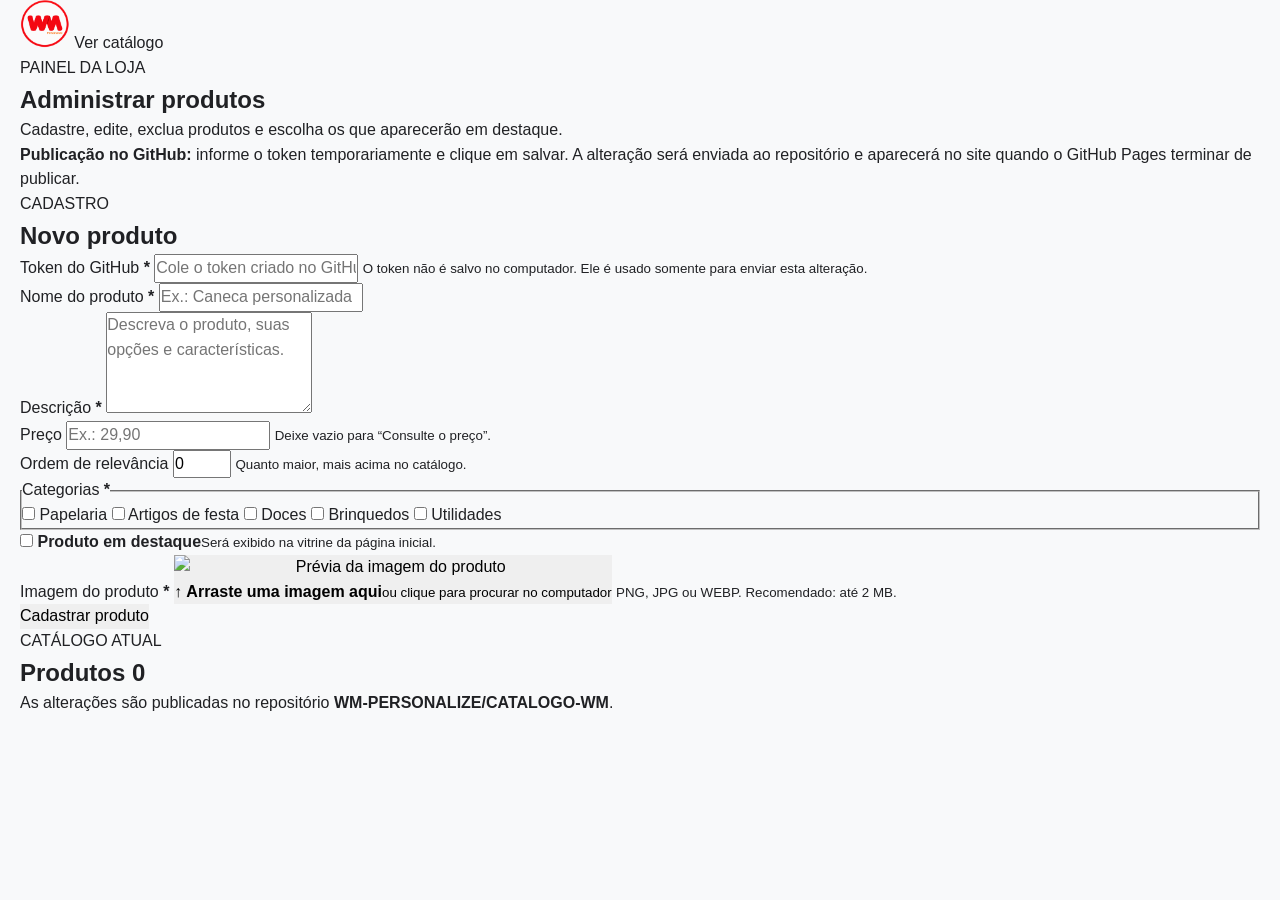
==== admin.html @ f60e3b8c "Add files via upload" ====
<!DOCTYPE html>
<html lang="pt-BR">
<head>
    <meta charset="UTF-8">
    <meta name="viewport" content="width=device-width, initial-scale=1.0">
    <meta name="description" content="Área de administração de produtos da WM Personalize.">
    <title>Administrar produtos | WM Personalize</title>
    <link rel="icon" type="image/x-icon" href="img/favicon/favicon.ico">
    <link rel="stylesheet" href="css/style.css">
    <link rel="stylesheet" href="css/admin.css">
</head>
<body>
    <header class="admin-cabecalho">
        <div class="container admin-cabecalho-conteudo">
            <a href="index.html" class="logo" aria-label="WM Personalize - Início">
                <img src="img/logo/logo.png" alt="WM Personalize">
            </a>
            <a href="catalogo.html" class="admin-voltar">Ver catálogo</a>
        </div>
    </header>

    <main class="admin-principal">
        <div class="container">
            <section class="admin-introducao">
                <span>PAINEL DA LOJA</span>
                <h1>Administrar produtos</h1>
                <p>Cadastre, edite, exclua produtos e escolha os que aparecerão em destaque.</p>
            </section>

            <section class="admin-aviso" aria-label="Como publicar alterações">
                <strong>Publicação no GitHub:</strong> informe o token temporariamente e clique em salvar. A alteração será enviada ao repositório e aparecerá no site quando o GitHub Pages terminar de publicar.
            </section>

            <div class="admin-layout">
                <section class="admin-painel" aria-labelledby="titulo-formulario">
                    <div class="admin-painel-titulo">
                        <div>
                            <p class="admin-sobrancelha">CADASTRO</p>
                            <h2 id="titulo-formulario">Novo produto</h2>
                        </div>
                        <button type="button" class="admin-link" id="cancelarEdicao" hidden>Cancelar edição</button>
                    </div>

                    <form id="formProduto" novalidate>
                        <input type="hidden" id="produtoId">
                        <div class="admin-campo admin-campo-completo">
                            <label for="tokenGithub">Token do GitHub <b>*</b></label>
                            <input id="tokenGithub" type="password" autocomplete="off" placeholder="Cole o token criado no GitHub">
                            <small>O token não é salvo no computador. Ele é usado somente para enviar esta alteração.</small>
                        </div>
                        <div class="admin-campo admin-campo-completo">
                            <label for="nomeProduto">Nome do produto <b>*</b></label>
                            <input id="nomeProduto" type="text" maxlength="100" required placeholder="Ex.: Caneca personalizada">
                        </div>

                        <div class="admin-campo admin-campo-completo">
                            <label for="descricaoProduto">Descrição <b>*</b></label>
                            <textarea id="descricaoProduto" rows="4" maxlength="500" required placeholder="Descreva o produto, suas opções e características."></textarea>
                        </div>

                        <div class="admin-linha">
                            <div class="admin-campo">
                                <label for="precoProduto">Preço</label>
                                <input id="precoProduto" type="text" inputmode="decimal" placeholder="Ex.: 29,90">
                                <small>Deixe vazio para “Consulte o preço”.</small>
                            </div>
                            <div class="admin-campo">
                                <label for="popularidadeProduto">Ordem de relevância</label>
                                <input id="popularidadeProduto" type="number" min="0" max="999" value="0">
                                <small>Quanto maior, mais acima no catálogo.</small>
                            </div>
                        </div>

                        <fieldset class="admin-campo admin-campo-completo">
                            <legend>Categorias <b>*</b></legend>
                            <div class="admin-categorias" id="categoriasProduto">
                                <label><input type="checkbox" value="papelaria"> Papelaria</label>
                                <label><input type="checkbox" value="festa"> Artigos de festa</label>
                                <label><input type="checkbox" value="doces"> Doces</label>
                                <label><input type="checkbox" value="brinquedos"> Brinquedos</label>
                                <label><input type="checkbox" value="utilidades"> Utilidades</label>
                            </div>
                        </fieldset>

                        <label class="admin-destaque">
                            <input id="destaqueProduto" type="checkbox">
                            <span><strong>Produto em destaque</strong><small>Será exibido na vitrine da página inicial.</small></span>
                        </label>

                        <div class="admin-campo admin-campo-completo">
                            <span class="admin-label">Imagem do produto <b>*</b></span>
                            <button type="button" class="admin-upload" id="areaUpload" aria-describedby="ajudaImagem">
                                <img id="previewImagem" alt="Prévia da imagem do produto" hidden>
                                <span id="iconeUpload" class="admin-upload-icone">↑</span>
                                <span id="textoUpload"><strong>Arraste uma imagem aqui</strong><small>ou clique para procurar no computador</small></span>
                            </button>
                            <input id="imagemProduto" type="file" accept="image/png,image/jpeg,image/webp" hidden>
                            <small id="ajudaImagem">PNG, JPG ou WEBP. Recomendado: até 2 MB.</small>
                        </div>

                        <p id="mensagemFormulario" class="admin-mensagem" role="status" aria-live="polite"></p>
                        <button type="submit" class="admin-botao-principal" id="salvarProduto">Cadastrar produto</button>
                    </form>
                </section>

                <section class="admin-painel admin-listagem" aria-labelledby="titulo-lista">
                    <div class="admin-painel-titulo">
                        <div>
                            <p class="admin-sobrancelha">CATÁLOGO ATUAL</p>
                            <h2 id="titulo-lista">Produtos <span id="quantidadeProdutos">0</span></h2>
                        </div>
                    </div>
                    <div id="listaProdutosAdmin" class="admin-lista-produtos"></div>
                    <p class="admin-ajuda-lista">As alterações são publicadas no repositório <strong>WM-PERSONALIZE/CATALOGO-WM</strong>.</p>
                </section>
            </div>
        </div>
    </main>

    <script src="js/produtos.js"></script>
    <script src="js/admin.js"></script>
</body>
</html>
---- css/style.css ----
/* =========================================================
   WM PERSONALIZE
   CSS GLOBAL DO PROJETO
   ========================================================= */


/* =========================================================
   1. VARIÁVEIS DA IDENTIDADE VISUAL
   ========================================================= */

:root {
    /* Cores principais */
    --cor-primaria: #d71920;
    --cor-primaria-escura: #b51218;
    --cor-primaria-clara: #fff1f2;

    /* Cores neutras */
    --cor-branca: #ffffff;
    /* Aliases kept for the page-specific styles written with the older name. */
    --cor-branco: var(--cor-branca);
    --cor-fundo: #f8f9fa;
    --cor-fundo-secundario: #f3f4f6;
    --cor-texto: #202124;
    --cor-texto-secundario: #5f6368;
    --cor-texto-claro: #80868b;
    --cor-borda: #e2e5e9;

    /* Estados */
    --cor-sucesso: #198754;
    --cor-aviso: #f0ad00;

    /* WhatsApp */
    --cor-whatsapp: #25d366;
    --cor-whatsapp-escura: #1da851;

    /* Estrutura */
    --largura-maxima: 1280px;
    --altura-header: 72px;

    /* Bordas */
    --raio-pequeno: 8px;
    --raio-medio: 12px;
    --raio-grande: 20px;

    /* Sombras */
    --sombra-suave: 0 2px 8px rgba(60, 64, 67, 0.08);
    --sombra-card: 0 3px 12px rgba(60, 64, 67, 0.09);
    --sombra-hover: 0 10px 28px rgba(60, 64, 67, 0.14);
    --sombra-media: var(--sombra-card);
    --sombra: var(--sombra-card);

    /* Transições */
    --transicao-rapida: 0.2s ease;
    --transicao: 0.3s ease;
}


/* =========================================================
   2. RESET
   ========================================================= */

* {
    margin: 0;
    padding: 0;
    box-sizing: border-box;
}

html {
    scroll-behavior: smooth;
    font-size: 16px;
}

body {
    font-family: Inter, "Segoe UI", Roboto, Helvetica, Arial, sans-serif;
    background-color: var(--cor-fundo);
    color: var(--cor-texto);
    line-height: 1.55;
    min-height: 100vh;
    -webkit-font-smoothing: antialiased;
    text-rendering: optimizeLegibility;
}

body.menu-aberto {
    overflow: hidden;
}

img {
    max-width: 100%;
    display: block;
}

button,
input,
select,
textarea {
    font: inherit;
}

button {
    border: none;
    cursor: pointer;
}

a {
    color: inherit;
    text-decoration: none;
}

ul,
ol {
    list-style: none;
}


/* =========================================================
   3. SELEÇÃO DE TEXTO
   ========================================================= */

::selection {
    background-color: var(--cor-primaria);
    color: var(--cor-branca);
}


/* =========================================================
   4. SCROLLBAR
   ========================================================= */

::-webkit-scrollbar {
    width: 9px;
}

::-webkit-scrollbar-track {
    background-color: #eeeeee;
}

::-webkit-scrollbar-thumb {
    background-color: #bbbbbb;
    border-radius: 20px;
}

::-webkit-scrollbar-thumb:hover {
    background-color: var(--cor-primaria);
}


/* =========================================================
   5. CONTAINER GLOBAL
   ========================================================= */

.container {
    width: min(100% - 40px, var(--largura-maxima));
    margin: 0 auto;
}


/* =========================================================
   6. SEÇÕES
   ========================================================= */

.secao {
    padding: 70px 0;
}

.secao-cinza {
    background-color: var(--cor-fundo-secundario);
}

.secao-branca {
    background-color: var(--cor-branca);
}


/* =========================================================
   7. TÍTULOS DE SEÇÃO
   ========================================================= */

.titulo-secao {
    margin-bottom: 35px;
}

.titulo-secao h2 {
    color: var(--cor-texto);
    font-size: 2rem;
    font-weight: 750;
    letter-spacing: -0.02em;
    line-height: 1.2;
    margin-bottom: 8px;
}

.titulo-secao p {
    color: var(--cor-texto-secundario);
    font-size: 1rem;
}

.titulo-secao.centralizado {
    text-align: center;
}


/* =========================================================
   8. BOTÕES GLOBAIS
   ========================================================= */

.botao {
    display: inline-flex;
    align-items: center;
    justify-content: center;
    gap: 8px;

    min-height: 44px;
    padding: 0 22px;

    border-radius: 999px;

    font-size: 0.95rem;
    font-weight: 650;

    transition:
        background-color var(--transicao-rapida),
        color var(--transicao-rapida),
        border-color var(--transicao-rapida),
        transform var(--transicao-rapida),
        box-shadow var(--transicao-rapida);
}

.botao:hover {
    transform: translateY(-1px);
}

.botao:active {
    transform: translateY(0);
}

.botao:focus-visible,
.menu-principal a:focus-visible,
.botao-menu-mobile:focus-visible,
input:focus-visible,
select:focus-visible {
    outline: 3px solid rgba(215, 25, 32, 0.22);
    outline-offset: 2px;
}


/* Botão vermelho */

.botao-primario {
    background-color: var(--cor-primaria);
    color: var(--cor-branca);
}

.botao-primario:hover {
    background-color: var(--cor-primaria-escura);
    box-shadow: 0 5px 15px rgba(215, 25, 32, 0.25);
}


/* Botão branco */

.botao-secundario {
    background-color: var(--cor-branca);
    color: var(--cor-primaria);
    border: 1px solid var(--cor-borda);
}

.botao-secundario:hover {
    border-color: var(--cor-primaria);
    color: var(--cor-primaria-escura);
}


/* Botão WhatsApp */

.botao-whatsapp {
    background-color: var(--cor-whatsapp);
    color: var(--cor-branca);
}

.botao-whatsapp:hover {
    background-color: var(--cor-whatsapp-escura);
    box-shadow: 0 5px 15px rgba(37, 211, 102, 0.25);
}


/* =========================================================
   9. CABEÇALHO
   ========================================================= */

.header,
.cabecalho {
    width: 100%;
    background-color: var(--cor-branca);
    border-bottom: 1px solid var(--cor-borda);
    position: sticky;
    top: 0;
    z-index: 1000;
}

.header-conteudo,
.cabecalho-conteudo {
    min-height: var(--altura-header);

    display: flex;
    align-items: center;
    justify-content: space-between;
    gap: 25px;
}


/* =========================================================
   10. LOGO
   ========================================================= */

.logo {
    display: inline-flex;
    align-items: center;
    flex-shrink: 0;
}

.logo img {
    width: auto;
    height: 48px;
    object-fit: contain;
}


/* =========================================================
   11. MENU PRINCIPAL
   ========================================================= */

.menu-principal {
    display: flex;
    align-items: center;
    gap: 5px;
}

.menu-principal a {
    position: relative;

    display: inline-flex;
    align-items: center;

    min-height: 44px;
    padding: 0 13px;

    color: var(--cor-texto-secundario);

    font-size: 0.93rem;
    font-weight: 600;

    border-radius: var(--raio-pequeno);

    transition:
        color var(--transicao-rapida),
        background-color var(--transicao-rapida);
}

.menu-principal a:hover {
    color: var(--cor-primaria);
    background-color: var(--cor-primaria-clara);
}

.menu-principal a.ativo {
    color: var(--cor-primaria);
}


/* =========================================================
   12. BOTÃO MENU MOBILE
   ========================================================= */

.botao-menu-mobile {
    width: 44px;
    height: 44px;

    display: none;
    align-items: center;
    justify-content: center;

    background-color: transparent;
    color: var(--cor-texto);

    border-radius: var(--raio-medio);

    font-size: 1.5rem;

    transition:
        background-color var(--transicao-rapida),
        color var(--transicao-rapida);
}

.botao-menu-mobile:hover {
    background-color: var(--cor-primaria-clara);
    color: var(--cor-primaria);
}


/* =========================================================
   13. BARRA DE PESQUISA GLOBAL
   ========================================================= */

.barra-pesquisa {
    position: relative;
    width: 100%;
}

.barra-pesquisa input {
    width: 100%;
    height: 46px;

    padding: 0 52px 0 18px;

    background-color: var(--cor-branca);
    border: 1px solid var(--cor-borda);
    border-radius: var(--raio-medio);

    color: var(--cor-texto);
    outline: none;

    transition:
        border-color var(--transicao-rapida),
        box-shadow var(--transicao-rapida);
}

.barra-pesquisa input::placeholder {
    color: var(--cor-texto-claro);
}

.barra-pesquisa input:focus {
    border-color: var(--cor-primaria);
    box-shadow: 0 0 0 3px rgba(215, 25, 32, 0.08);
}

.barra-pesquisa button {
    position: absolute;
    right: 6px;
    top: 50%;
    transform: translateY(-50%);

    width: 36px;
    height: 36px;

    display: flex;
    align-items: center;
    justify-content: center;

    background-color: var(--cor-primaria);
    color: var(--cor-branca);

    border-radius: var(--raio-pequeno);

    transition: background-color var(--transicao-rapida);
}

.barra-pesquisa button:hover {
    background-color: var(--cor-primaria-escura);
}


/* =========================================================
   14. BARRA DE CATEGORIAS
   ========================================================= */

.categorias-barra {
    width: 100%;
    background-color: var(--cor-branca);
    border-bottom: 1px solid var(--cor-borda);
}

.categorias-lista {
    display: flex;
    align-items: center;
    gap: 8px;

    overflow-x: auto;

    scrollbar-width: none;
}

.categorias-lista::-webkit-scrollbar {
    display: none;
}

.categoria-item {
    flex-shrink: 0;

    display: inline-flex;
    align-items: center;
    justify-content: center;

    min-height: 46px;
    padding: 0 17px;

    color: var(--cor-texto-secundario);

    font-size: 0.9rem;
    font-weight: 600;

    border-bottom: 3px solid transparent;

    transition:
        color var(--transicao-rapida),
        border-color var(--transicao-rapida),
        background-color var(--transicao-rapida);
}

.categoria-item:hover {
    color: var(--cor-primaria);
    background-color: var(--cor-primaria-clara);
}

.categoria-item.ativa {
    color: var(--cor-primaria);
    border-bottom-color: var(--cor-primaria);
}


/* =========================================================
   15. CARDS GERAIS
   ========================================================= */

.card {
    background-color: var(--cor-branca);
    border: 1px solid var(--cor-borda);
    border-radius: var(--raio-medio);
    box-shadow: var(--sombra-suave);

    transition:
        transform var(--transicao),
        box-shadow var(--transicao);
}

.card:hover {
    transform: translateY(-3px);
    box-shadow: var(--sombra-card);
}


/* =========================================================
   16. ÁREA DE IMAGEM / PLACEHOLDER
   ========================================================= */

.placeholder-imagem {
    width: 100%;
    min-height: 200px;

    display: flex;
    align-items: center;
    justify-content: center;

    background-color: #eeeeee;
    color: var(--cor-texto-claro);

    border-radius: var(--raio-medio);

    font-size: 0.9rem;
}


/* =========================================================
   17. BADGES
   ========================================================= */

.badge {
    display: inline-flex;
    align-items: center;
    justify-content: center;

    min-height: 25px;
    padding: 0 9px;

    border-radius: 20px;

    font-size: 0.72rem;
    font-weight: 700;
}

.badge-vermelho {
    background-color: var(--cor-primaria-clara);
    color: var(--cor-primaria);
}

.badge-verde {
    background-color: #eaf8ef;
    color: var(--cor-sucesso);
}


/* =========================================================
   18. FORMULÁRIOS GERAIS
   ========================================================= */

.campo {
    display: flex;
    flex-direction: column;
    gap: 7px;
}

.campo label {
    color: var(--cor-texto);
    font-size: 0.9rem;
    font-weight: 600;
}

.campo input,
.campo select,
.campo textarea {
    width: 100%;

    padding: 12px 14px;

    background-color: var(--cor-branca);
    border: 1px solid var(--cor-borda);
    border-radius: var(--raio-medio);

    color: var(--cor-texto);

    outline: none;

    transition:
        border-color var(--transicao-rapida),
        box-shadow var(--transicao-rapida);
}

.campo textarea {
    min-height: 130px;
    resize: vertical;
}

.campo input:focus,
.campo select:focus,
.campo textarea:focus {
    border-color: var(--cor-primaria);
    box-shadow: 0 0 0 3px rgba(215, 25, 32, 0.08);
}


/* =========================================================
   19. RODAPÉ
   ========================================================= */

.footer,
.rodape {
    background-color: #1f1f1f;
    color: var(--cor-branca);
    margin-top: auto;
}

.footer-principal,
.rodape-conteudo {
    padding: 55px 0 40px;
}

.footer-grid,
.rodape-conteudo {
    display: grid;
    gap: 45px;
}

.footer-grid {
    grid-template-columns: 1.5fr 1fr 1fr 1fr;
}

.footer-conteudo {
    display: grid;
    grid-template-columns: 1.5fr 1fr 1fr 1fr;
    gap: 45px;
    padding: 55px 0 40px;
}

.rodape-conteudo {
    grid-template-columns: 1.5fr 1fr 1fr;
}

.footer-logo {
    display: inline-block;
    margin-bottom: 18px;
}

.footer-logo img {
    width: auto;
    height: 48px;
}

/* Footer markup used by catálogo, gráfica, sobre and contato.  It is
   deliberately separate from .logo so the header mark can never leak here. */
.rodape-logo {
    display: block;
    width: auto;
    height: 48px;
    max-width: 100%;
    object-fit: contain;
    margin-bottom: 18px;
}

.rodape-coluna > p,
.rodape-coluna > a,
.rodape-coluna > span {
    color: #bcbcbc;
    font-size: 0.88rem;
    line-height: 1.7;
}

.rodape-coluna > a {
    display: block;
    margin-bottom: 10px;
    transition: color var(--transicao-rapida);
}

.rodape-coluna > a:hover {
    color: var(--cor-branca);
}

.rodape-coluna h3 {
    margin-bottom: 17px;
    color: var(--cor-branca);
    font-size: 0.95rem;
}

.rodape-final {
    padding: 20px 0;
    border-top: 1px solid rgba(255, 255, 255, 0.1);
    color: #999;
    font-size: 0.8rem;
    text-align: center;
}

.footer-descricao {
    max-width: 330px;
    color: #bcbcbc;
    font-size: 0.9rem;
    line-height: 1.7;
}

.footer-titulo {
    margin-bottom: 17px;

    color: var(--cor-branca);

    font-size: 0.95rem;
    font-weight: 700;
}

.footer-links {
    display: flex;
    flex-direction: column;
    gap: 10px;
}

.footer-links a {
    color: #bcbcbc;
    font-size: 0.88rem;

    transition:
        color var(--transicao-rapida);
}

.footer-links a:hover {
    color: var(--cor-branca);
}

.footer-coluna > p,
.footer-coluna > a {
    color: #bcbcbc;
    font-size: 0.88rem;
    line-height: 1.7;
}

.footer-coluna > a {
    display: block;
    margin-bottom: 10px;
    transition: color var(--transicao-rapida);
}

.footer-coluna > a:hover {
    color: var(--cor-branca);
}

.footer-coluna h3 {
    margin-bottom: 17px;
    color: var(--cor-branca);
    font-size: 0.95rem;
}

.footer-contato {
    display: flex;
    flex-direction: column;
    gap: 10px;
}

.footer-contato-item {
    color: #bcbcbc;
    font-size: 0.88rem;
    line-height: 1.5;
}

.footer-contato-item strong {
    color: var(--cor-branca);
}

.footer-bottom {
    padding: 20px 0;

    border-top: 1px solid rgba(255, 255, 255, 0.1);

    color: #999999;

    font-size: 0.8rem;

    text-align: center;
}

.footer-final {
    display: flex;
    justify-content: space-between;
    gap: 20px;
    padding: 20px 0;
    border-top: 1px solid rgba(255, 255, 255, 0.1);
    color: #999;
    font-size: 0.8rem;
}


/* =========================================================
   20. BOTÃO FLUTUANTE DO WHATSAPP
   ========================================================= */

.whatsapp-flutuante {
    position: fixed;
    right: 24px;
    bottom: 24px;

    width: 56px;
    height: 56px;

    display: flex;
    align-items: center;
    justify-content: center;

    background-color: var(--cor-whatsapp);
    color: var(--cor-branca);

    border-radius: 50%;

    font-size: 1.6rem;

    box-shadow: 0 5px 20px rgba(0, 0, 0, 0.18);

    z-index: 900;

    transition:
        transform var(--transicao),
        background-color var(--transicao);
}

.whatsapp-flutuante:hover {
    background-color: var(--cor-whatsapp-escura);
    transform: scale(1.07);
}


/* =========================================================
   21. UTILITÁRIOS
   ========================================================= */

.texto-vermelho {
    color: var(--cor-primaria);
}

.texto-centralizado {
    text-align: center;
}

.esconder {
    display: none !important;
}

.flex {
    display: flex;
}

.grid {
    display: grid;
}


/* =========================================================
   22. RESPONSIVIDADE — TABLET
   ========================================================= */

@media (max-width: 1000px) {

    .container {
        width: min(100% - 32px, var(--largura-maxima));
    }

    .menu-principal {
        gap: 0;
    }

    .menu-principal a {
        padding: 0 9px;
        font-size: 0.86rem;
    }

    .footer-grid,
    .rodape-conteudo,
    .footer-conteudo {
        grid-template-columns: repeat(2, 1fr);
        gap: 35px;
    }
}


/* =========================================================
   23. RESPONSIVIDADE — MOBILE
   ========================================================= */

@media (max-width: 768px) {

    :root {
        --altura-header: 64px;
    }

    .container {
        width: min(100% - 24px, var(--largura-maxima));
    }

    .secao {
        padding: 50px 0;
    }

    .titulo-secao {
        margin-bottom: 25px;
    }

    .titulo-secao h2 {
        font-size: 1.65rem;
    }


    /* Header */

    .header-conteudo {
        min-height: var(--altura-header);
    }

    .logo img {
        height: 42px;
    }

    .botao-menu-mobile {
        display: flex;
    }

    .menu-principal {
        position: fixed;

        top: var(--altura-header);
        left: 0;
        right: 0;

        height: calc(100vh - var(--altura-header));

        display: flex;
        flex-direction: column;
        align-items: stretch;

        padding: 15px;

        background-color: var(--cor-branca);

        border-top: 1px solid var(--cor-borda);

        transform: translateX(100%);
        transition: transform var(--transicao);

        overflow-y: auto;
    }

    .menu-principal.aberto,
    .menu-principal.menu-aberto {
        transform: translateX(0);
    }

    .menu-principal a {
        width: 100%;
        min-height: 50px;

        justify-content: flex-start;

        padding: 0 15px;

        border-bottom: 1px solid var(--cor-borda);

        font-size: 1rem;
    }


    /* Categorias */

    .categoria-item {
        min-height: 43px;
        padding: 0 14px;

        font-size: 0.84rem;
    }


    /* Footer */

    .footer-grid,
    .rodape-conteudo,
    .footer-conteudo {
        grid-template-columns: 1fr;
        gap: 30px;
    }

    .footer-descricao {
        max-width: 100%;
    }

    .footer-final {
        flex-direction: column;
        text-align: center;
    }


    /* WhatsApp */

    .whatsapp-flutuante {
        right: 18px;
        bottom: 18px;

        width: 52px;
        height: 52px;

        font-size: 1.45rem;
    }
}


/* =========================================================
   24. RESPONSIVIDADE — CELULARES PEQUENOS
   ========================================================= */

@media (max-width: 420px) {

    .container {
        width: min(100% - 20px, var(--largura-maxima));
    }

    .titulo-secao h2 {
        font-size: 1.5rem;
    }

    .whatsapp-flutuante {
        right: 14px;
        bottom: 14px;
    }
}


/* =========================================================
   FIM DO CSS GLOBAL
   ========================================================= */


/* =========================================================
   25. ÍCONES DE MARCA (WhatsApp / Instagram / Busca)
   ---------------------------------------------------------
   Os vetores ficam em js/icones.js.
   No HTML basta usar:

       <span class="icone-marca" data-icone="whatsapp"></span>
       <span class="icone-marca" data-icone="instagram"></span>

   O tamanho é definido pelo font-size do elemento pai.
   ========================================================= */

.icone-marca {
    display: inline-flex;
    align-items: center;
    justify-content: center;
    flex-shrink: 0;
    line-height: 0;
}

.icone-marca svg {
    display: block;
    width: 1em;
    height: 1em;
    fill: currentColor;
}

/* Dentro de botões o ícone tem tamanho fixo. */
.botao .icone-marca {
    font-size: 1.15rem;
}

/* Botão flutuante do WhatsApp. */
.whatsapp-flutuante .icone-marca {
    font-size: 1.6rem;
}


/* =========================================================
   26. BOTÃO DO INSTAGRAM
   ---------------------------------------------------------
   Mesma forma do botão do WhatsApp, com as cores oficiais.
   ========================================================= */

.botao-instagram {
    color: var(--cor-branca);
    background-image: linear-gradient(
        45deg,
        #f09433 0%,
        #e6683c 25%,
        #dc2743 50%,
        #cc2366 75%,
        #bc1888 100%
    );
    background-color: #dc2743;
}

.botao-instagram:hover {
    box-shadow: 0 5px 15px rgba(188, 24, 136, 0.28);
    filter: brightness(1.05);
}


/* Ícone redondo do Instagram (usado fora de botões). */
.icone-redondo-instagram {
    color: #ffffff;
    background-image: linear-gradient(
        45deg,
        #f09433 0%,
        #e6683c 25%,
        #dc2743 50%,
        #cc2366 75%,
        #bc1888 100%
    ) !important;
}

/* Ícone redondo do WhatsApp (usado fora de botões). */
.icone-redondo-whatsapp {
    color: #ffffff;
    background: var(--cor-whatsapp) !important;
}


/* =========================================================
   27. BORDA INFERIOR DIFUSA DOS FUNDOS DE PÁGINA
   ---------------------------------------------------------
   Faz a foto desfocada do topo desaparecer suavemente
   apenas na parte de baixo, sem cortar as laterais.
   ========================================================= */

.fundo-difuso-base {
    -webkit-mask-image: linear-gradient(
        to bottom,
        #000 0%,
        #000 52%,
        rgba(0, 0, 0, 0.55) 78%,
        rgba(0, 0, 0, 0) 100%
    );
    mask-image: linear-gradient(
        to bottom,
        #000 0%,
        #000 52%,
        rgba(0, 0, 0, 0.55) 78%,
        rgba(0, 0, 0, 0) 100%
    );
}


/* Link de texto acompanhado de ícone (rodapés, cards). */
.link-com-icone {
    display: inline-flex;
    align-items: center;
    gap: 8px;
}

.link-com-icone .icone-marca {
    font-size: 1.05rem;
}

.icone-cor-whatsapp {
    color: var(--cor-whatsapp);
}

.icone-cor-instagram {
    color: #dc2743;
}

/* Lupa dentro da barra de pesquisa. */
.barra-pesquisa button .icone-marca {
    font-size: 20px;
}
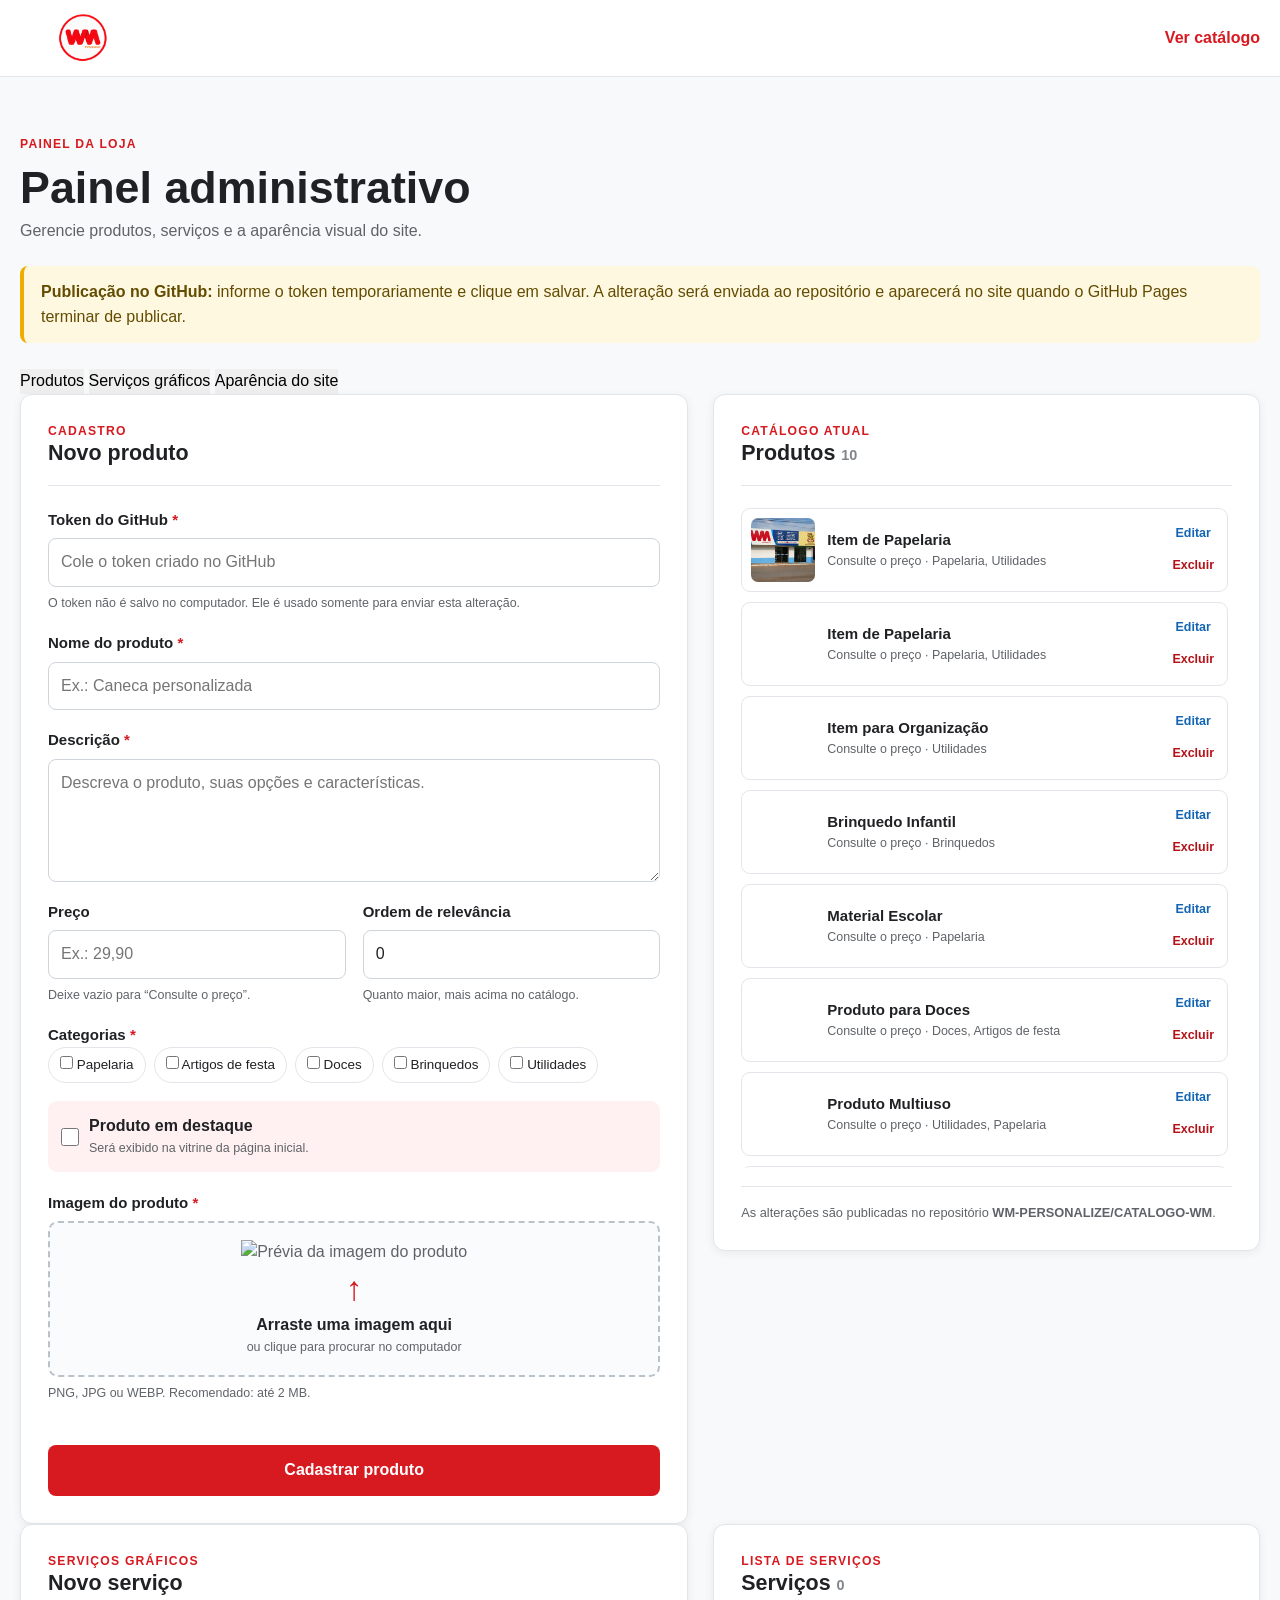
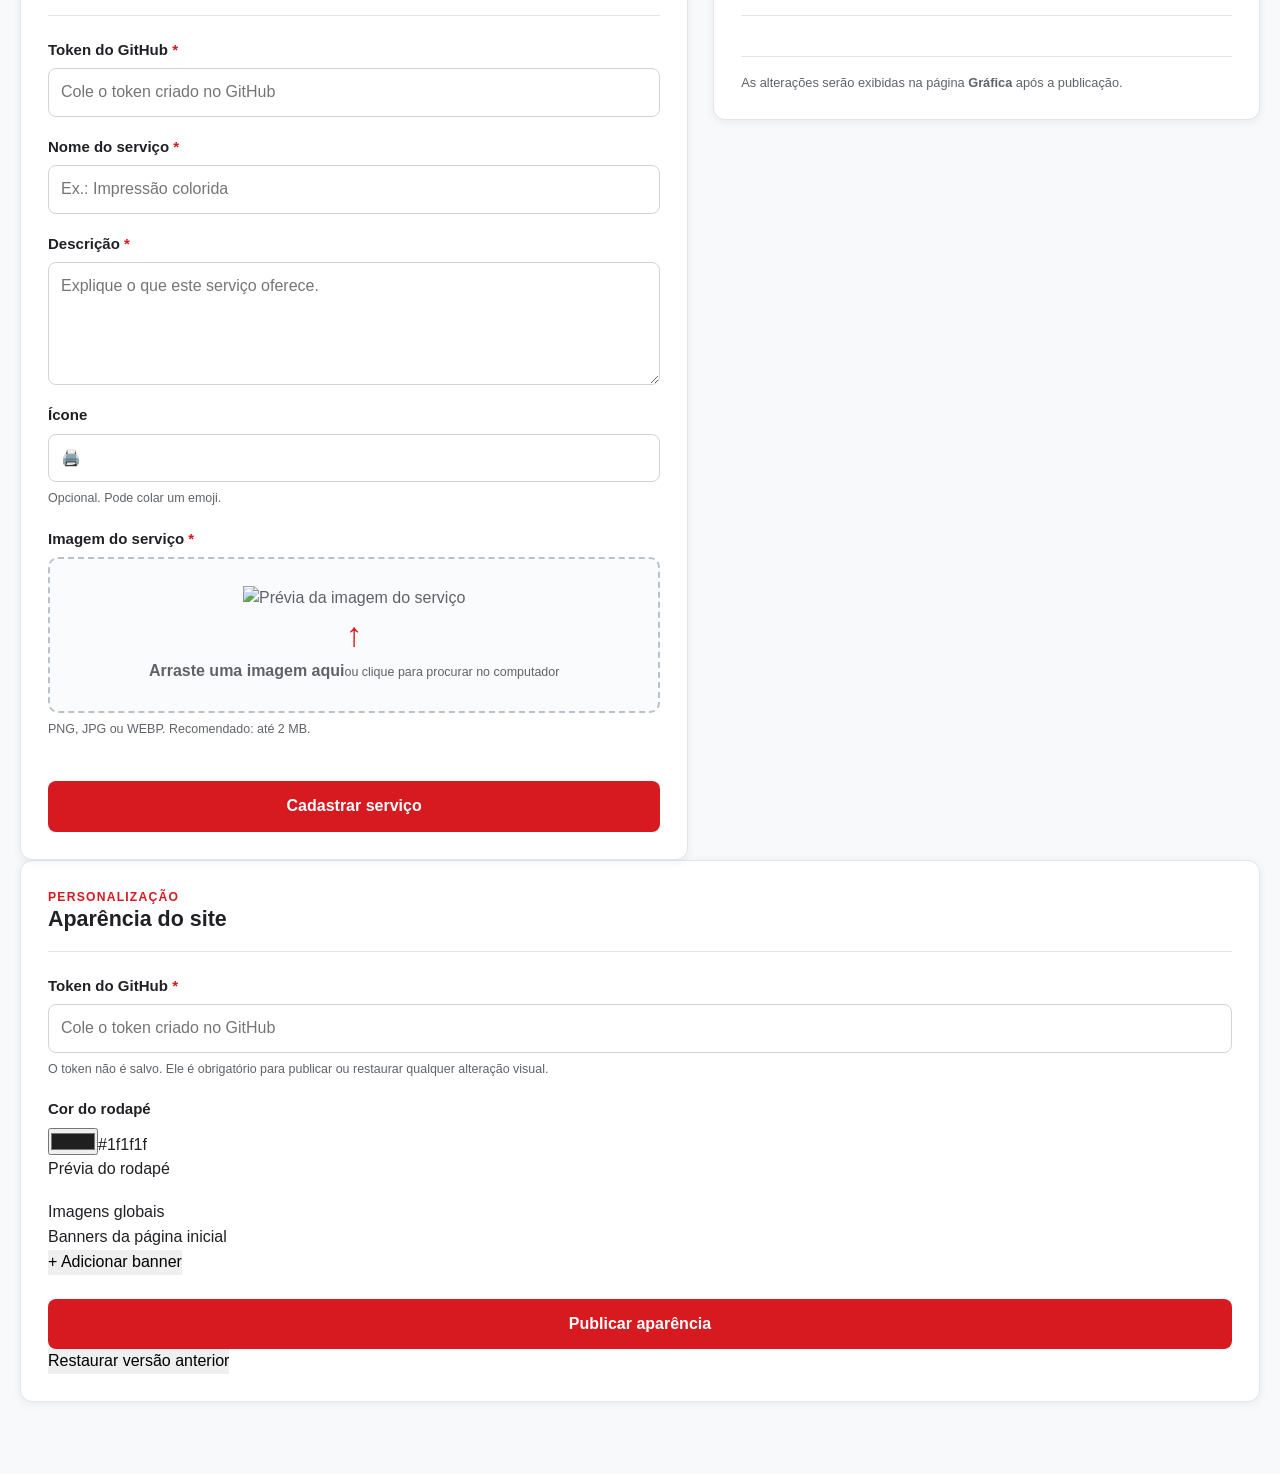
==== commit db713575: "Add files via upload" ====
--- a/admin.html
+++ b/admin.html
@@ -13,7 +13,7 @@
     <header class="admin-cabecalho">
         <div class="container admin-cabecalho-conteudo">
             <a href="index.html" class="logo" aria-label="WM Personalize - Início">
-                <img src="img/logo/logo.png" alt="WM Personalize">
+                <img src="img/logo/logo.png" data-logo-visual alt="WM Personalize">
             </a>
             <a href="catalogo.html" class="admin-voltar">Ver catálogo</a>
         </div>
@@ -23,15 +23,21 @@
         <div class="container">
             <section class="admin-introducao">
                 <span>PAINEL DA LOJA</span>
-                <h1>Administrar produtos</h1>
-                <p>Cadastre, edite, exclua produtos e escolha os que aparecerão em destaque.</p>
+                <h1>Painel administrativo</h1>
+                <p>Gerencie produtos, serviços e a aparência visual do site.</p>
             </section>
 
             <section class="admin-aviso" aria-label="Como publicar alterações">
                 <strong>Publicação no GitHub:</strong> informe o token temporariamente e clique em salvar. A alteração será enviada ao repositório e aparecerá no site quando o GitHub Pages terminar de publicar.
             </section>
 
-            <div class="admin-layout">
+            <nav class="admin-abas" aria-label="Seções do painel">
+                <button type="button" class="admin-aba ativa" data-aba="produtos">Produtos</button>
+                <button type="button" class="admin-aba" data-aba="servicos">Serviços gráficos</button>
+                <button type="button" class="admin-aba" data-aba="aparencia">Aparência do site</button>
+            </nav>
+
+            <div class="admin-layout admin-aba-conteudo ativa" data-painel="produtos">
                 <section class="admin-painel" aria-labelledby="titulo-formulario">
                     <div class="admin-painel-titulo">
                         <div>
@@ -114,10 +120,98 @@
                     <p class="admin-ajuda-lista">As alterações são publicadas no repositório <strong>WM-PERSONALIZE/CATALOGO-WM</strong>.</p>
                 </section>
             </div>
+
+            <div class="admin-layout admin-servicos-layout admin-aba-conteudo" data-painel="servicos">
+                <section class="admin-painel" aria-labelledby="titulo-formulario-servico">
+                    <div class="admin-painel-titulo">
+                        <div>
+                            <p class="admin-sobrancelha">SERVIÇOS GRÁFICOS</p>
+                            <h2 id="titulo-formulario-servico">Novo serviço</h2>
+                        </div>
+                        <button type="button" class="admin-link" id="cancelarEdicaoServico" hidden>Cancelar edição</button>
+                    </div>
+                    <form id="formServicoGrafica" novalidate>
+                        <input type="hidden" id="servicoId">
+                        <div class="admin-campo admin-campo-completo">
+                            <label for="tokenServicoGithub">Token do GitHub <b>*</b></label>
+                            <input id="tokenServicoGithub" type="password" autocomplete="off" placeholder="Cole o token criado no GitHub">
+                        </div>
+                        <div class="admin-campo admin-campo-completo">
+                            <label for="nomeServico">Nome do serviço <b>*</b></label>
+                            <input id="nomeServico" type="text" maxlength="100" required placeholder="Ex.: Impressão colorida">
+                        </div>
+                        <div class="admin-campo admin-campo-completo">
+                            <label for="descricaoServico">Descrição <b>*</b></label>
+                            <textarea id="descricaoServico" rows="4" maxlength="500" required placeholder="Explique o que este serviço oferece."></textarea>
+                        </div>
+                        <div class="admin-campo admin-campo-completo">
+                            <label for="iconeServico">Ícone</label>
+                            <input id="iconeServico" type="text" maxlength="8" value="🖨️" placeholder="Ex.: 🖨️">
+                            <small>Opcional. Pode colar um emoji.</small>
+                        </div>
+                        <div class="admin-campo admin-campo-completo">
+                            <span class="admin-label">Imagem do serviço <b>*</b></span>
+                            <button type="button" class="admin-upload" id="areaUploadServico">
+                                <img id="previewImagemServico" alt="Prévia da imagem do serviço" hidden>
+                                <span id="iconeUploadServico" class="admin-upload-icone">↑</span>
+                                <span id="textoUploadServico"><strong>Arraste uma imagem aqui</strong><small>ou clique para procurar no computador</small></span>
+                            </button>
+                            <input id="imagemServico" type="file" accept="image/png,image/jpeg,image/webp" hidden>
+                            <small>PNG, JPG ou WEBP. Recomendado: até 2 MB.</small>
+                        </div>
+                        <p id="mensagemServico" class="admin-mensagem" role="status" aria-live="polite"></p>
+                        <button type="submit" class="admin-botao-principal" id="salvarServico">Cadastrar serviço</button>
+                    </form>
+                </section>
+
+                <section class="admin-painel admin-listagem" aria-labelledby="titulo-lista-servicos">
+                    <div class="admin-painel-titulo">
+                        <div>
+                            <p class="admin-sobrancelha">LISTA DE SERVIÇOS</p>
+                            <h2 id="titulo-lista-servicos">Serviços <span id="quantidadeServicos">0</span></h2>
+                        </div>
+                    </div>
+                    <div id="listaServicosAdmin" class="admin-lista-produtos"></div>
+                    <p class="admin-ajuda-lista">As alterações serão exibidas na página <strong>Gráfica</strong> após a publicação.</p>
+                </section>
+            </div>
+
+            <section class="admin-aba-conteudo admin-aparencia" data-painel="aparencia" aria-labelledby="titulo-aparencia">
+                <div class="admin-painel">
+                    <div class="admin-painel-titulo">
+                        <div>
+                            <p class="admin-sobrancelha">PERSONALIZAÇÃO</p>
+                            <h2 id="titulo-aparencia">Aparência do site</h2>
+                        </div>
+                    </div>
+                    <div class="admin-campo admin-campo-completo">
+                        <label for="tokenVisualGithub">Token do GitHub <b>*</b></label>
+                        <input id="tokenVisualGithub" type="password" autocomplete="off" placeholder="Cole o token criado no GitHub">
+                        <small>O token não é salvo. Ele é obrigatório para publicar ou restaurar qualquer alteração visual.</small>
+                    </div>
+                    <div class="admin-campo admin-campo-completo">
+                        <label for="corRodapeVisual">Cor do rodapé</label>
+                        <div class="admin-cor-linha"><input id="corRodapeVisual" type="color" value="#1f1f1f"><output id="textoCorRodape">#1f1f1f</output><div id="previewRodape" class="admin-preview-rodape">Prévia do rodapé</div></div>
+                    </div>
+                    <p class="admin-secao-titulo">Imagens globais</p>
+                    <div id="listaImagensVisuais" class="admin-grade-visuais"></div>
+                    <p class="admin-secao-titulo">Banners da página inicial</p>
+                    <div id="listaBannersVisuais" class="admin-grade-visuais"></div>
+                    <button type="button" id="adicionarBanner" class="admin-botao-secundario">+ Adicionar banner</button>
+                    <p id="mensagemVisual" class="admin-mensagem" role="status" aria-live="polite"></p>
+                    <div class="admin-acoes-visuais"><button type="button" id="salvarVisual" class="admin-botao-principal">Publicar aparência</button><button type="button" id="restaurarVisual" class="admin-botao-secundario">Restaurar versão anterior</button></div>
+                    <div id="desfazerVisual" class="admin-desfazer" hidden><span>Alteração publicada.</span><button type="button" id="botaoDesfazerVisual">Desfazer</button><button type="button" id="fecharDesfazerVisual" aria-label="Fechar aviso">×</button></div>
+                </div>
+            </section>
         </div>
     </main>
 
+    <script src="js/configuracao-visual.js"></script>
     <script src="js/produtos.js"></script>
     <script src="js/admin.js"></script>
+    <script src="js/servicos-grafica.js"></script>
+    <script src="js/admin-servicos.js"></script>
+    <script src="js/admin-abas.js"></script>
+    <script src="js/admin-visual.js"></script>
 </body>
 </html>
--- a/css/admin.css
+++ b/css/admin.css
@@ -0,0 +1,55 @@
+.admin-cabecalho { background: #fff; border-bottom: 1px solid var(--cor-borda); }
+.admin-cabecalho-conteudo { min-height: 76px; display: flex; align-items: center; justify-content: space-between; }
+.admin-cabecalho .logo img { width: 126px; }
+.admin-voltar, .admin-link { color: var(--cor-primaria); font-weight: 700; background: transparent; padding: 7px 0; }
+.admin-principal { padding: 54px 0 72px; }
+.admin-introducao { margin-bottom: 22px; }
+.admin-introducao > span, .admin-sobrancelha { color: var(--cor-primaria); font-size: .76rem; font-weight: 800; letter-spacing: .1em; }
+.admin-introducao h1 { font-size: clamp(2rem, 5vw, 2.8rem); line-height: 1.1; margin: 7px 0; }
+.admin-introducao p { color: var(--cor-texto-secundario); }
+.admin-aviso { background: #fff8e1; border-left: 4px solid var(--cor-aviso); padding: 14px 17px; border-radius: var(--raio-pequeno); margin-bottom: 26px; color: #634c00; }
+.admin-layout { display: grid; grid-template-columns: minmax(0, 1.1fr) minmax(360px, .9fr); gap: 25px; align-items: start; }
+.admin-painel { background: #fff; border: 1px solid var(--cor-borda); border-radius: var(--raio-medio); box-shadow: var(--sombra-suave); padding: 27px; }
+.admin-painel-titulo { display: flex; gap: 12px; justify-content: space-between; align-items: start; border-bottom: 1px solid var(--cor-borda); padding-bottom: 18px; margin-bottom: 22px; }
+.admin-painel h2 { font-size: 1.34rem; line-height: 1.2; }
+.admin-painel h2 span { color: var(--cor-texto-claro); font-size: .9rem; font-weight: 600; }
+.admin-campo { display: flex; flex-direction: column; gap: 7px; margin-bottom: 18px; min-width: 0; }
+.admin-campo label, .admin-label, .admin-campo legend { font-weight: 700; font-size: .94rem; }
+.admin-campo b, .admin-label b { color: var(--cor-primaria); }
+.admin-campo input[type="text"], .admin-campo input[type="number"], .admin-campo input[type="password"], .admin-campo textarea { border: 1px solid #cfd4da; border-radius: 8px; padding: 11px 12px; outline: none; width: 100%; color: var(--cor-texto); background: #fff; }
+.admin-campo input:focus, .admin-campo textarea:focus { border-color: var(--cor-primaria); box-shadow: 0 0 0 3px rgba(215,25,32,.11); }
+.admin-campo small, .admin-destaque small, #ajudaImagem { color: var(--cor-texto-secundario); font-size: .78rem; }
+.admin-linha { display: grid; grid-template-columns: 1fr 1fr; gap: 17px; }
+fieldset.admin-campo { border: 0; padding: 0; }
+.admin-categorias { display: flex; flex-wrap: wrap; gap: 8px; }
+.admin-categorias label { border: 1px solid var(--cor-borda); border-radius: 999px; padding: 7px 11px; font-size: .84rem; cursor: pointer; font-weight: 500; }
+.admin-categorias input { accent-color: var(--cor-primaria); }
+.admin-destaque { background: var(--cor-primaria-clara); display: flex; gap: 10px; padding: 13px; border-radius: 9px; align-items: center; cursor: pointer; margin-bottom: 19px; }
+.admin-destaque input { width: 18px; height: 18px; accent-color: var(--cor-primaria); }
+.admin-destaque span { display: grid; }
+.admin-upload { width: 100%; min-height: 156px; border: 2px dashed #b9c1c9; border-radius: 10px; background: #fafbfc; display: grid; place-items: center; align-content: center; gap: 7px; color: var(--cor-texto-secundario); padding: 14px; transition: .2s ease; }
+.admin-upload:hover, .admin-upload.arrastando { border-color: var(--cor-primaria); background: var(--cor-primaria-clara); }
+.admin-upload #textoUpload { display: grid; gap: 1px; }
+.admin-upload #textoUpload strong { color: var(--cor-texto); }
+.admin-upload-icone { color: var(--cor-primaria); font-size: 2.1rem; font-weight: 300; line-height: 1; }
+.admin-upload img { max-height: 180px; max-width: 100%; object-fit: contain; }
+.admin-mensagem { min-height: 24px; font-size: .9rem; font-weight: 600; color: var(--cor-primaria); }
+.admin-mensagem.sucesso { color: var(--cor-sucesso); }
+.admin-botao-principal { width: 100%; border-radius: 8px; padding: 13px; background: var(--cor-primaria); color: #fff; font-weight: 800; transition: background .2s; }
+.admin-botao-principal:hover { background: var(--cor-primaria-escura); }
+.admin-acoes-arquivo { display: flex; flex-wrap: wrap; justify-content: flex-end; gap: 12px; }
+.admin-lista-produtos { display: grid; gap: 10px; max-height: 660px; overflow: auto; padding-right: 4px; }
+.admin-item-produto { display: grid; grid-template-columns: 64px 1fr auto; gap: 12px; align-items: center; border: 1px solid var(--cor-borda); border-radius: 9px; padding: 9px; }
+.admin-item-imagem { width: 64px; height: 64px; border-radius: 7px; object-fit: cover; background: #f2f2f2; }
+.admin-item-info { min-width: 0; }
+.admin-item-info h3 { font-size: .94rem; white-space: nowrap; overflow: hidden; text-overflow: ellipsis; }
+.admin-item-info p { color: var(--cor-texto-secundario); font-size: .78rem; }
+.admin-item-selo { display: inline-block; color: var(--cor-primaria); background: var(--cor-primaria-clara); border-radius: 99px; padding: 2px 7px; font-size: .7rem; font-weight: 700; margin-top: 3px; }
+.admin-item-acoes { display: grid; gap: 5px; }
+.admin-item-acoes button { background: transparent; font-size: .78rem; font-weight: 700; padding: 4px; }
+.admin-editar { color: #1265b5; }.admin-excluir, .admin-redefinir { color: #b51218; }
+.admin-vazio { color: var(--cor-texto-secundario); text-align: center; padding: 35px 10px; }
+.admin-ajuda-lista { color: var(--cor-texto-secundario); font-size: .8rem; border-top: 1px solid var(--cor-borda); padding-top: 16px; margin-top: 18px; }
+.admin-redefinir { display: block; margin: 18px auto 0; font-size: .8rem; }
+@media (max-width: 850px) { .admin-layout { grid-template-columns: 1fr; } .admin-lista-produtos { max-height: none; } }
+@media (max-width: 480px) { .admin-principal { padding-top: 32px; } .admin-painel { padding: 18px; } .admin-linha { grid-template-columns: 1fr; gap: 0; } .admin-painel-titulo { display: block; } .admin-acoes-arquivo { justify-content: flex-start; margin-top: 9px; } }
